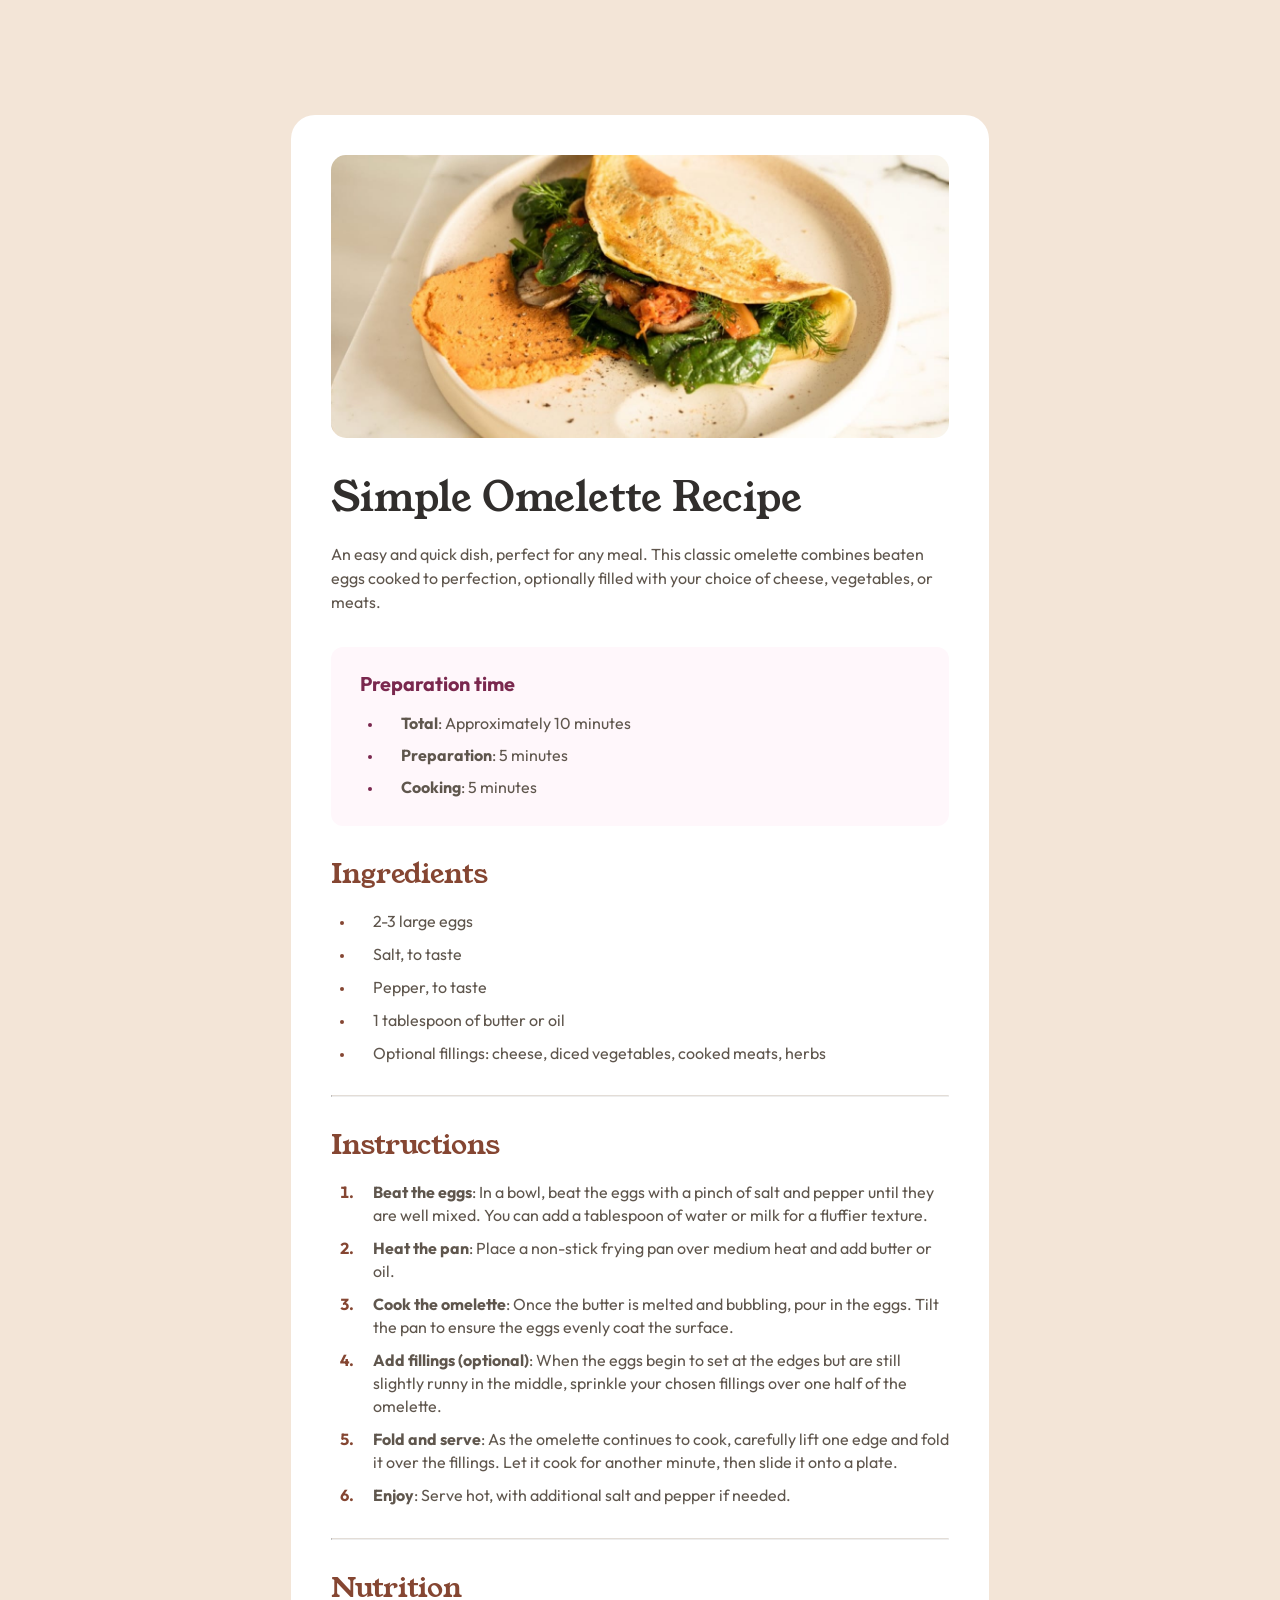
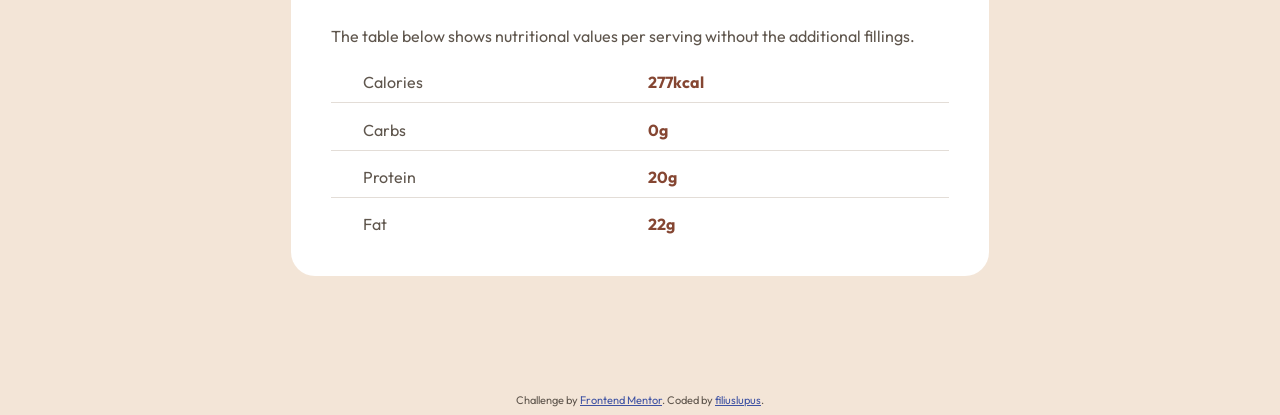
==== recipe-page-main/index.html @ c6f0c75b "Upload of my solution to the Recipe page challenge. This commit contains all essential files (HTML d" ====
<!DOCTYPE html>
<html lang="en">
<head>
  <meta charset="UTF-8">
  <meta name="viewport" content="width=device-width, initial-scale=1.0"> <!-- displays site properly based on user's device -->

  <link rel="icon" type="image/png" sizes="32x32" href="./assets/images/favicon-32x32.png">
  <link rel="stylesheet" href="styles.css">
  <link rel="preload" href="./assets/fonts/outfit/Outfit-VariableFont_wght.ttf" as="font" type="font/ttf" crossorigin>
  <link rel="preload" href="./assets/fonts/young-serif/YoungSerif-Regular.ttf" as="font" type="font/ttf" crossorigin>
  
  <title>Frontend Mentor | Recipe page</title>

</head>
<body>
  <main>
    <img src="./assets/images/image-omelette.jpeg" alt="An omelette served on a plate">
    <h1>
      Simple Omelette Recipe
    </h1>
    <div class="content">
      <p>
        An easy and quick dish, perfect for any meal. This classic omelette combines beaten eggs cooked 
        to perfection, optionally filled with your choice of cheese, vegetables, or meats.
      </p>
      <div class="prep-info">
        <h2 class="prep-time">
          Preparation time
        </h2>

        <ul class="prep-list">
          <li>
            <b>Total</b>: Approximately 10 minutes
          </li>
          <li>
            <b>Preparation</b>: 5 minutes
          </li>
          <li>
            <b>Cooking</b>: 5 minutes
          </li>
        </ul>
      </div>
      <h2>
        Ingredients
      </h2>

      <ul class="ingredients">
        <li>
          2-3 large eggs
        </li>
        <li>
          Salt, to taste
        </li>
        <li>
          Pepper, to taste
        </li>
        <li>
          1 tablespoon of butter or oil
        </li>
        <li>
          Optional fillings: cheese, diced vegetables, cooked meats, herbs
        </li>
      </ul>
      <hr>
      <h2>
        Instructions
      </h2>

      <ol>
        <li>
          <b>Beat the eggs</b>: In a bowl, beat the eggs with a pinch of salt and pepper until they are well mixed. 
          You can add a tablespoon of water or milk for a fluffier texture.
        </li>
        <li>
          <b>Heat the pan</b>: Place a non-stick frying pan over medium heat and add butter or oil.
        </li>
        <li>
          <b>Cook the omelette</b>: Once the butter is melted and bubbling, pour in the eggs. Tilt the pan to ensure 
          the eggs evenly coat the surface.
        </li>
        <li>
          <b>Add fillings (optional)</b>: When the eggs begin to set at the edges but are still slightly runny in the 
          middle, sprinkle your chosen fillings over one half of the omelette.
        </li>
        <li>
          <b>Fold and serve</b>: As the omelette continues to cook, carefully lift one edge and fold it over the 
          fillings. Let it cook for another minute, then slide it onto a plate.
        </li>
        <li>
          <b>Enjoy</b>: Serve hot, with additional salt and pepper if needed.
        </li>
      </ol>
      <hr>
      <h2>
        Nutrition
      </h2>
      <p>
        The table below shows nutritional values per serving without the additional fillings.
      </p>
      <table>
        <tr>
          <td>
            Calories
          </td>
          <td>
            277kcal
          </td>
        </tr>
        <tr>
          <td>
            Carbs
          </td>
          <td>
            0g
          </td>
        </tr>
        <tr>
          <td>
            Protein
          </td>
          <td>
            20g
          </td>
        </tr>
        <tr>
          <td>
            Fat
          </td>
          <td>
            22g
          </td>
        </tr>
      </table>
    </div>
  </main>
      <footer class="attribution">
        Challenge by <a href="https://www.frontendmentor.io?ref=challenge">Frontend Mentor</a>. 
        Coded by <a href="https://www.github.com/filiuslupus">filiuslupus</a>.
      </footer>
</body>
</html>
---- recipe-page-main/styles.css ----
@font-face {
    font-family: "Outfit";
    src: url("./assets/fonts/outfit/Outfit-VariableFont_wght.ttf")
        format("truetype");
    font-style: normal;
    font-display: swap;
    font-weight: 400 900;
}

@font-face {
    font-family: "YoungSerif";
    src: url("./assets/fonts/young-serif/YoungSerif-Regular.ttf")
        format("truetype");
    font-style: normal;
    font-display: swap;
    font-weight: 400 900;
}

body {
    background-color: #F3E5D7;
    font-family: "Outfit";
    color: #5F564D;
}

main {
    display:block;
    margin-inline: auto;
    background-color: white;
    border-radius: 24px;
    padding-left: 40px;
    padding-right: 8px;
    width: min(100% - 2rem, 650px);
    padding-top: 40px;
    margin-top: 12.8vh;
    margin-bottom: 13vh;
    padding-bottom: 20px;
}

hr {
  border-top: 1px solid #E3DDD7;
  margin-top: 26px;
}

.content {
    padding-right: 32px;
    line-height: 150%;
}

img {
    border-radius: 15px;
    width: inherit;
    height: 100%;
}

h1 {
    font-family: "YoungSerif";
    color: #312E2C;
    font-size: 2.5rem;
    margin-bottom: 0;
}

h2 {
    font-family: "YoungSerif";
    color: #854632;
    font-size: 1.78rem;
}

.prep-info {
    background-color: #FFF7FB;
    border-radius: 12px;
    margin-top: 33px;
    padding: 9px 0px 7px 14px;
}

h2:not(.prep-time) {
    margin-top: 35px;
    margin-bottom: 25px;
}

.prep-time {
    font-family: "Outfit";
    color: #7A284E;
    font-size: 1.24rem;
    padding-left: 15px;
}

.prep-list li::marker {
    color: #7A284E;
    font-size: 12px;
}

.prep-list li {
    padding-left: 18px;
}

ul {
    line-height: 2rem;
    margin-top: -6px;
    padding-left: 38px;
}

.ingredients li {
    margin-left: -14px;
    padding-left: 18px;

}

.ingredients li::marker {
    font-size: 12px; 
    line-height: 2.4rem;
    color: #854632;
}

ol {
    line-height: 1.44rem;
    margin-bottom: -5px;
}

ol li {
    padding-bottom: 10px;
    margin-left: -14px;
    padding-left: 16px;
}

ol li::marker {
    font-weight: 700;
    color: #854632;
}

table {
    width: 100%;
    margin-inline: auto;
    margin-bottom: 12px;
    margin-top: -8px;
    border-collapse: collapse;
    table-layout: fixed;
}

table td:nth-child(2) {
    color: #854632;
    font-weight: 700;
    padding-bottom: 8px;
    padding-left: 8px;
}

table td {
    padding-top: 0.9rem;
    vertical-align: top;
}

table td:first-child {
    padding-left: 32px;
}

table tr:not(:last-child) > td {
    border-bottom: 1px solid #E3DDD7;
}

.attribution {
    font-size: 0.6875rem; text-align: center;
}

.attribution a {
    color: hsl(228, 45%, 44%);
}

@media (max-width: 480px) {
    body {
        margin: 0;
        padding: 0;
        background-color: white;
    }

    main {
        border-radius: 0px;
        margin: 0;
        padding: 0;
        width: 100%;
    }

    img {
        border-radius: 0;
        padding: 0;
        margin: 0;
        width: 100%;
        display: block;
    }

    h1, .content {
        padding-inline: 2rem;
    }

    h1 {
        font-size: 2.25rem;
        line-height: 1.1;
    }

    footer {
        background-color: white;
    }
    
}
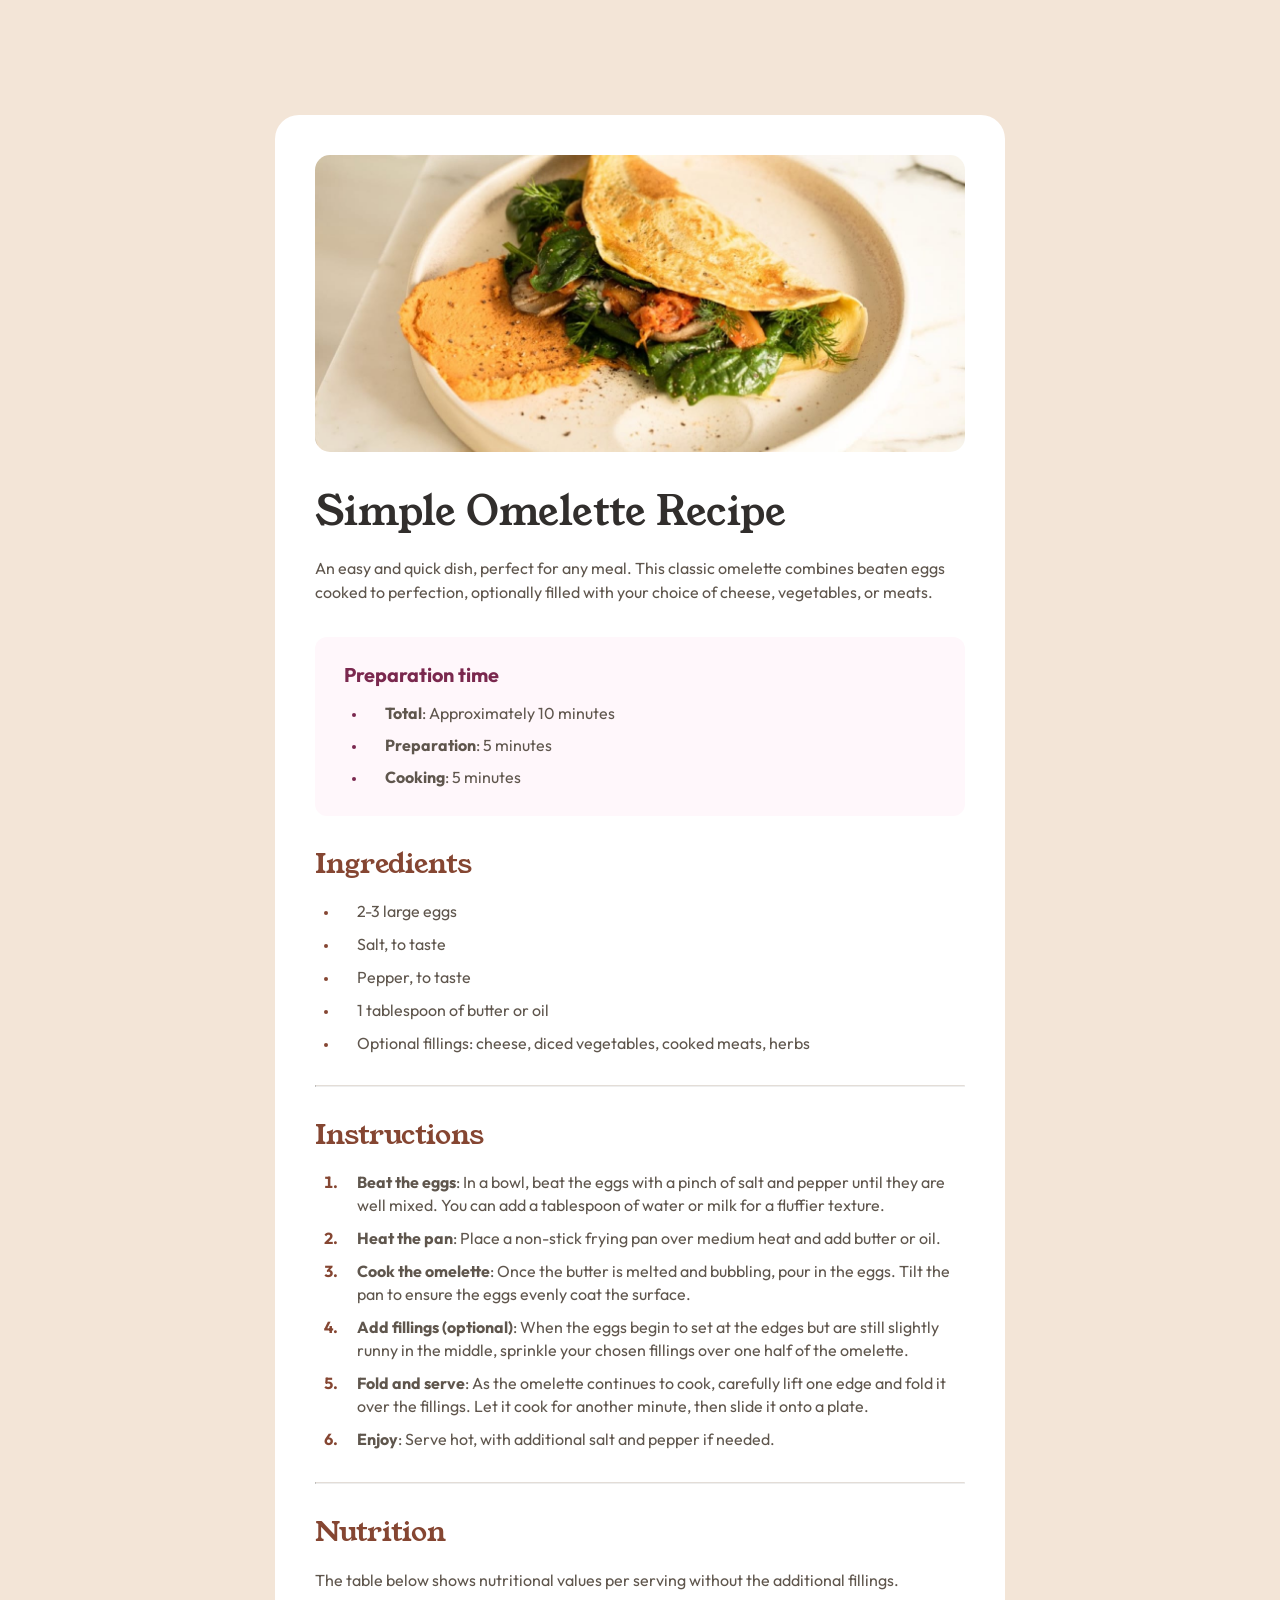
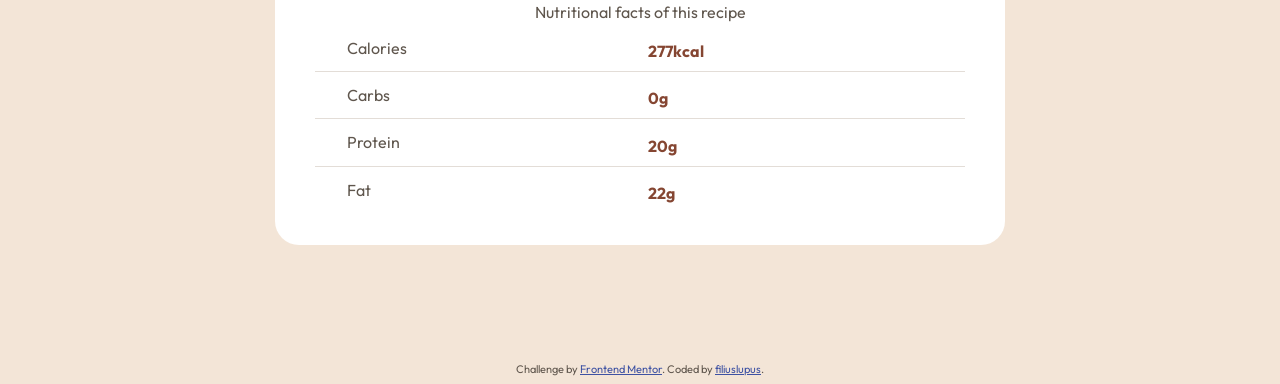
==== commit 135e3a30: "Updated some td tags to th tags for better readability access. Added a caption tag to the table for " ====
--- a/recipe-page-main/index.html
+++ b/recipe-page-main/index.html
@@ -98,34 +98,37 @@
         The table below shows nutritional values per serving without the additional fillings.
       </p>
       <table>
+        <caption>
+          Nutritional facts of this recipe
+        </caption>
         <tr>
-          <td>
+          <th scope="row">
             Calories
-          </td>
+          </th>
           <td>
             277kcal
           </td>
         </tr>
         <tr>
-          <td>
+          <th scope="row">
             Carbs
-          </td>
+          </th>
           <td>
             0g
           </td>
         </tr>
         <tr>
-          <td>
+          <th scope="row">
             Protein
-          </td>
+          </th>
           <td>
             20g
           </td>
         </tr>
         <tr>
-          <td>
+          <th scope="row">
             Fat
-          </td>
+          </th>
           <td>
             22g
           </td>
--- a/recipe-page-main/styles.css
+++ b/recipe-page-main/styles.css
@@ -18,7 +18,7 @@
 
 body {
     background-color: #F3E5D7;
-    font-family: "Outfit";
+    font-family: "Outfit", sans-serif;
     color: #5F564D;
 }
 
@@ -29,7 +29,8 @@
     border-radius: 24px;
     padding-left: 40px;
     padding-right: 8px;
-    width: min(100% - 2rem, 650px);
+    width: min(100% - 2rem, 730px);
+    box-sizing: border-box;
     padding-top: 40px;
     margin-top: 12.8vh;
     margin-bottom: 13vh;
@@ -53,14 +54,14 @@
 }
 
 h1 {
-    font-family: "YoungSerif";
+    font-family: "YoungSerif", serif;
     color: #312E2C;
     font-size: 2.5rem;
     margin-bottom: 0;
 }
 
 h2 {
-    font-family: "YoungSerif";
+    font-family: "YoungSerif", serif;
     color: #854632;
     font-size: 1.78rem;
 }
@@ -78,7 +79,7 @@
 }
 
 .prep-time {
-    font-family: "Outfit";
+    font-family: "Outfit", sans-serif;
     color: #7A284E;
     font-size: 1.24rem;
     padding-left: 15px;
@@ -148,12 +149,17 @@
     vertical-align: top;
 }
 
-table td:first-child {
+table th:first-child {
     padding-left: 32px;
 }
 
-table tr:not(:last-child) > td {
+table tr:not(:last-child) {
     border-bottom: 1px solid #E3DDD7;
+}
+
+th {
+    text-align: left;
+    font-weight: 400;;
 }
 
 .attribution {
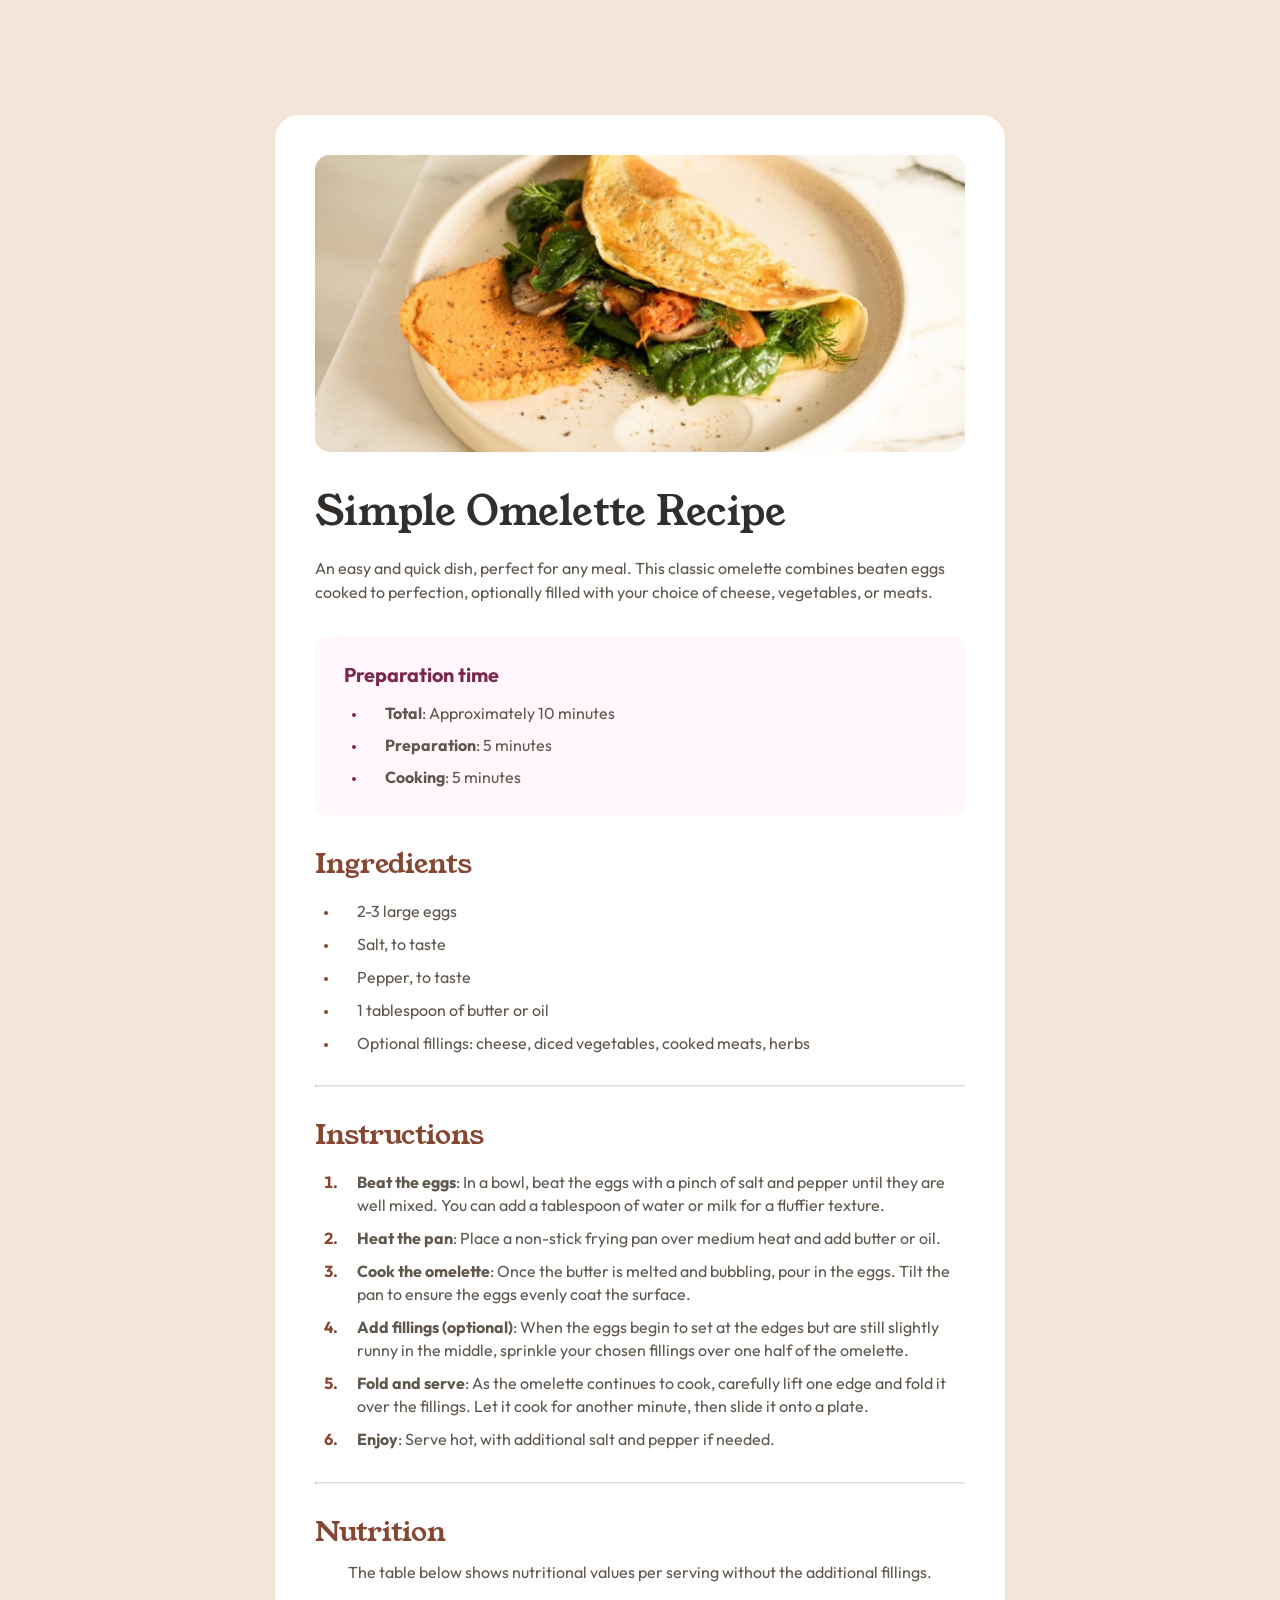
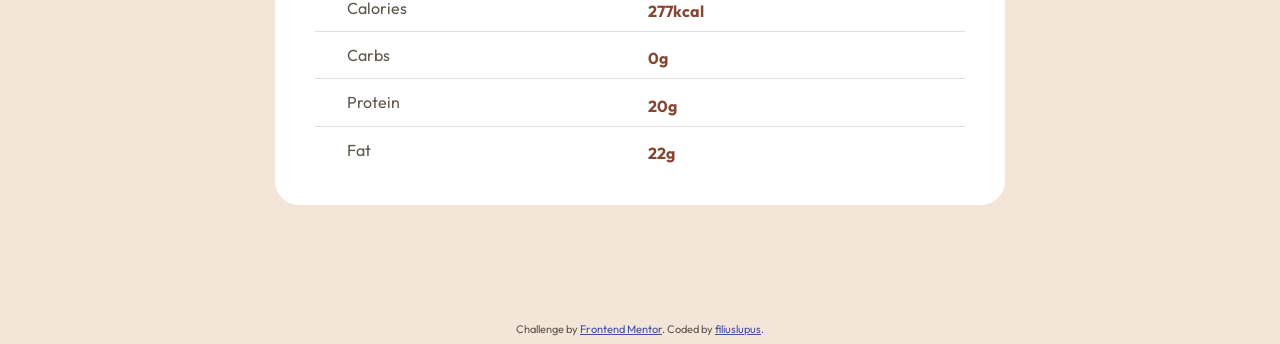
==== commit 45aaa3ad: "Updated the table's caption" ====
--- a/recipe-page-main/index.html
+++ b/recipe-page-main/index.html
@@ -94,12 +94,9 @@
       <h2>
         Nutrition
       </h2>
-      <p>
-        The table below shows nutritional values per serving without the additional fillings.
-      </p>
       <table>
         <caption>
-          Nutritional facts of this recipe
+          The table below shows nutritional values per serving without the additional fillings.
         </caption>
         <tr>
           <th scope="row">
